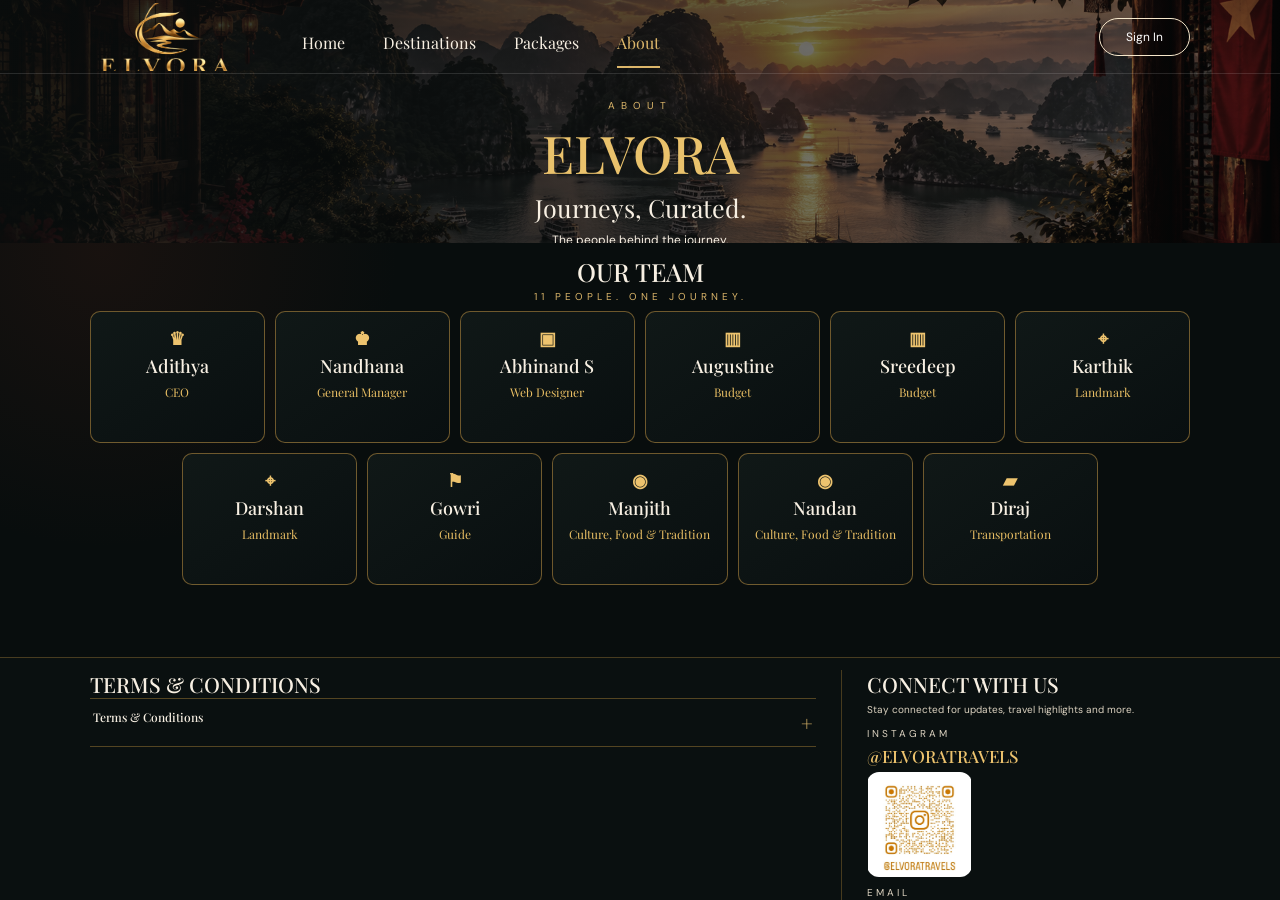
==== about.html @ fb52d749 "Add files via upload" ====
<!doctype html>
<html lang="en">
<head>
  <meta charset="utf-8">
  <meta name="viewport" content="width=device-width,initial-scale=1">
  <title>ELVORA — About</title>
  <link rel="preconnect" href="https://fonts.googleapis.com">
  <link rel="preconnect" href="https://fonts.gstatic.com" crossorigin>
  <link href="https://fonts.googleapis.com/css2?family=DM+Sans:wght@400;500;600&family=Playfair+Display:wght@400;500;600&display=swap" rel="stylesheet">
  <style>
    :root{--gold:#dcb66a;--ink:#080d0d;--serif:'Playfair Display',Georgia,serif;--sans:'DM Sans',sans-serif}*{box-sizing:border-box}body{margin:0;background:#080d0d;color:#f8f0e3;font-family:var(--sans)}.page{min-height:100vh;background:radial-gradient(circle at 8% 28%,#5a251832,transparent 22%),#080d0d}.hero{position:relative;overflow:hidden}.hero:before{position:absolute;inset:0;content:'';background:linear-gradient(90deg,#080d0de8,#080d0d60),url('destinations-hero.png') center/cover;filter:saturate(.55)}nav{position:relative;height:74px;display:flex;align-items:center;padding:0 7%;border-bottom:1px solid #ffffff20}.logo{width:150px;height:68px;flex:0 0 150px;background:url('elvora-logo.png') center 52%/150px auto no-repeat}.links{display:flex;gap:38px;margin-left:62px}.links a{padding:27px 0 13px;border-bottom:2px solid transparent;color:#f8f0e3;text-decoration:none;font:16px var(--serif)}.links .active{border-color:var(--gold);color:var(--gold)}.sign{margin-left:auto;padding:10px 26px;border:1px solid #f6e7cb;border-radius:22px;color:#fff;text-decoration:none;font:12px var(--sans)}.intro{position:relative;max-width:900px;margin:0 auto;padding:35px 6%;text-align:center}.tag{color:var(--gold);font-size:10px;letter-spacing:6px}.intro h1{margin:7px 0;font:500 clamp(54px,7vw,88px) var(--serif);color:#eac26c}.intro h2{margin:0;font:clamp(25px,3vw,38px) var(--serif)}.intro p{max-width:550px;margin:15px auto 0;font-size:14px;line-height:1.5}.team{padding:32px 7%;text-align:center}.section-kicker{margin:4px 0 18px;color:var(--gold);font-size:10px;letter-spacing:4px}.team h2,.bottom h2{margin:0;font:500 32px var(--serif)}.grid{display:grid;grid-template-columns:repeat(5,1fr);gap:16px;max-width:1400px;margin:auto}.member{min-height:142px;padding:20px 14px;border:1px solid #c6964588;border-radius:10px;background:linear-gradient(145deg,#101817,#090f10);text-align:center}.member b{display:block;color:#edc36e;font-size:21px}.member h3{margin:5px 0;font:500 20px var(--serif)}.member strong{color:#e7bd63;font:14px var(--serif)}.bottom{display:grid;grid-template-columns:1.35fr .65fr;gap:45px;padding:38px 7%;border-top:1px solid #c4934055;background:#0a1010}.bottom h2{font-size:27px}.terms-intro,.connect p{color:#ddd3c1;font-size:13px;line-height:1.55}.accordion{border-top:1px solid #c3933c66}.accordion:last-child{border-bottom:1px solid #c3933c66}.accordion button{display:flex;justify-content:space-between;width:100%;padding:15px 3px;border:0;color:#f8f0e3;background:none;text-align:left;font:500 14px var(--serif);cursor:pointer}.accordion button:after{content:'+';color:var(--gold);font-size:20px}.accordion.open button:after{content:'−'}.panel{display:none;padding:0 4px 14px;color:#e4dacb;font-size:13px;line-height:1.55}.accordion.open .panel{display:block}.terms-list{margin:0;padding-left:19px}.terms-list li+li{margin-top:10px}.connect{padding-left:35px;border-left:1px solid #c3933c55}.contact-label{margin:25px 0 4px;color:var(--gold);font-size:10px;letter-spacing:3px}.handle{display:block;color:#edc36e;font:500 22px var(--serif);text-decoration:none}.email{color:#f8f0e3;text-decoration:none;border-bottom:1px solid #dcb66a}.qr-pending{display:grid;place-items:center;width:180px;height:180px;margin:20px 0;border:1px solid #c6964588;color:#dcb66a;text-align:center;font:12px/1.45 var(--serif)}@media(max-width:900px){.grid{grid-template-columns:repeat(3,1fr)}.bottom{grid-template-columns:1fr}.connect{padding-left:0;border:0}}@media(max-width:600px){.links{display:none}.grid{grid-template-columns:repeat(2,1fr)}.team,.bottom{padding-right:6%;padding-left:6%}}
  </style>
</head>
<body>
  <main class="page">
    <header class="hero">
      <nav><a class="logo" href="index.html" aria-label="ELVORA home"></a><div class="links"><a href="index.html">Home</a><a href="destinations.html">Destinations</a><a href="packages.html">Packages</a><a class="active" href="about.html">About</a></div><a class="sign" href="index.html">Sign In</a></nav>
      <section class="intro"><span class="tag">ABOUT</span><h1>ELVORA</h1><h2>Journeys, Curated.</h2><p>The people behind the journey.</p></section>
    </header>
    <section class="team"><h2>OUR TEAM</h2><p class="section-kicker">11 PEOPLE. ONE JOURNEY.</p><div class="grid">
      <article class="member"><b>♛</b><h3>Adithya</h3><strong>CEO</strong></article><article class="member"><b>♚</b><h3>Nandhana</h3><strong>General Manager</strong></article><article class="member"><b>▣</b><h3>Abhinand S</h3><strong>Web Designer</strong></article><article class="member"><b>▥</b><h3>Augustine</h3><strong>Budget</strong></article><article class="member"><b>▥</b><h3>Sreedeep</h3><strong>Budget</strong></article><article class="member"><b>⌖</b><h3>Karthik</h3><strong>Landmark</strong></article><article class="member"><b>⌖</b><h3>Darshan</h3><strong>Landmark</strong></article><article class="member"><b>⚑</b><h3>Gowri</h3><strong>Guide</strong></article><article class="member"><b>◉</b><h3>Manjith</h3><strong>Culture, Food &amp; Tradition</strong></article><article class="member"><b>◉</b><h3>Nandan</h3><strong>Culture, Food &amp; Tradition</strong></article><article class="member"><b>▰</b><h3>Diraj</h3><strong>Transportation</strong></article>
    </div></section>
    <footer class="bottom"><section><h2>TERMS &amp; CONDITIONS</h2><p class="terms-intro">Please read the following terms and conditions before booking with ELVORA.</p><div class="accordion"><button type="button">Terms &amp; Conditions</button><div class="panel"><ul class="terms-list"><li>A person below 06 years is considered a child (unless specified by hotel or airline in their policies).</li><li>Check-in time in the hotel is 1400 hours, and check-out is 1200 hours.</li><li>Flight ticket charges (onward &amp; return) will be non-refundable under any circumstances or as applicable as per airline policies.</li><li>Once an airline ticket is issued, penalty charges will be applicable for the date/name change. Same subject to variation from airline to airline &amp; sector to sector.</li><li>There are vehicle access restrictions in some cities. In such a situation, the tour manager/coordinator/or the driver will do their best to drop you as near to the place of visit as possible.</li><li>The registration amount paid at the time of booking is not refundable and interest-free.</li><li>No refund can be entertained for any expenses incurred for the passengers due to circumstances beyond our control such as flight cancellation, airport closure, delays, accidents of any nature, bad weather, natural calamities, medical evacuation, supplier policies, visa rejection, and visa delay, etc.</li><li>The company reserves the right to postpone or cancel any of the tours advertised, without assigning any reason. In this case, the amount paid by the passengers will be refunded in full, and no compensation claim will be entertained.</li><li>Due to certain unavoidable circumstances, the company reserves the right to change/modify/vary and alter the tour itinerary. In such changes, compensations or claims for refund by the passengers will not be entertained by the company for limitations, and also for the non-availability of certain services with entry tickets, restaurants, sightseeing, shopping, etc. even though included in the tour itinerary.</li><li>For Single passengers traveling, have to share a room either on a twin or triple sharing basis depending on the availability. If we do not have another single, passenger to share the room, a Single Supplement with additional cost is applicable.</li><li>The tariff of the tour quotation is calculated based on the rates prevailing at the time of quoting. Club Travelt reserves the right to modify the tariff in the event of any change in the said rates before the date of departure.</li><li>Tour tariff is based on departure from Cochin unless specifically mentioned.</li><li>Tourists boarding flights at places other than Cochin have to pay the entire airfare difference and bear and pay any other additional expenses including airport transfers, hotel stay, etc. on that account.</li></ul></div></div></section><section class="connect"><h2>CONNECT WITH US</h2><p>Stay connected for updates, travel highlights and more.</p><p class="contact-label">INSTAGRAM</p><a class="handle" href="https://www.instagram.com/elvoratravels/" target="_blank" rel="noopener">@ELVORATRAVELS</a><div class="qr-pending">Instagram QR image<br>to be supplied</div><p class="contact-label">EMAIL</p><a class="email" href="mailto:elvarotravels@gmail.com">elvarotravels@gmail.com</a></section></footer>
    <script>
      const qrPlaceholder = document.querySelector('.qr-pending');
      qrPlaceholder.outerHTML = '<img class="instagram-qr" src="elvora-instagram-qr.png" alt="Instagram QR code for @ELVORATRAVELS">';
    </script>
    <style>.instagram-qr{display:block;width:180px;height:180px;margin:20px 0;object-fit:contain;border-radius:12px}</style>
  </main>
  <script>document.querySelector('.accordion button').onclick=(event)=>event.currentTarget.parentElement.classList.toggle('open');</script>
</body>
<style>
@media (min-width:1100px){
  html,body{height:100%;overflow:hidden}.page{height:100vh;display:grid;grid-template-rows:19vh 48vh 33vh;overflow:hidden}.hero{min-height:0}.intro{padding:8px 6%}.intro h1{margin:2px 0;font-size:46px}.intro h2{font-size:23px}.intro p{margin-top:4px;font-size:11px}.team{padding:10px 7%}.team h2{font-size:25px}.section-kicker{margin:2px 0 8px}.grid{gap:8px}.member{min-height:0;height:112px;padding:10px 8px}.member b{font-size:16px}.member h3{margin:3px 0;font-size:16px}.member strong{font-size:11px}.bottom{gap:25px;padding:14px 7%}.bottom h2{font-size:21px}.terms-intro{display:none}.accordion button{padding:10px 3px;font-size:12px}.connect{padding-left:25px}.connect p{margin:4px 0;font-size:10px}.contact-label{margin-top:8px!important}.handle{font-size:17px}.instagram-qr{width:112px!important;height:112px!important;margin:7px 0!important}.email{font-size:12px}.qr-pending{width:112px;height:112px;margin:7px 0;font-size:10px}}
</style>
<style>
@media (min-width:1100px){
  .page{grid-template-rows:27vh 46vh 27vh}.intro{padding:19px 6%}.intro h1{margin:4px 0;font-size:52px}.intro h2{font-size:25px}.intro p{margin-top:7px;font-size:12px}.team{padding:12px 7%}.grid{grid-template-columns:repeat(12,1fr);gap:10px}.member{height:132px;grid-column:span 2;padding:15px 8px}.member:nth-child(7){grid-column:2 / span 2}.member b{font-size:18px}.member h3{font-size:18px}.member strong{font-size:12px}.bottom{padding:12px 7%}.instagram-qr{width:105px!important;height:105px!important;margin:5px 0!important}}
</style>
</html>
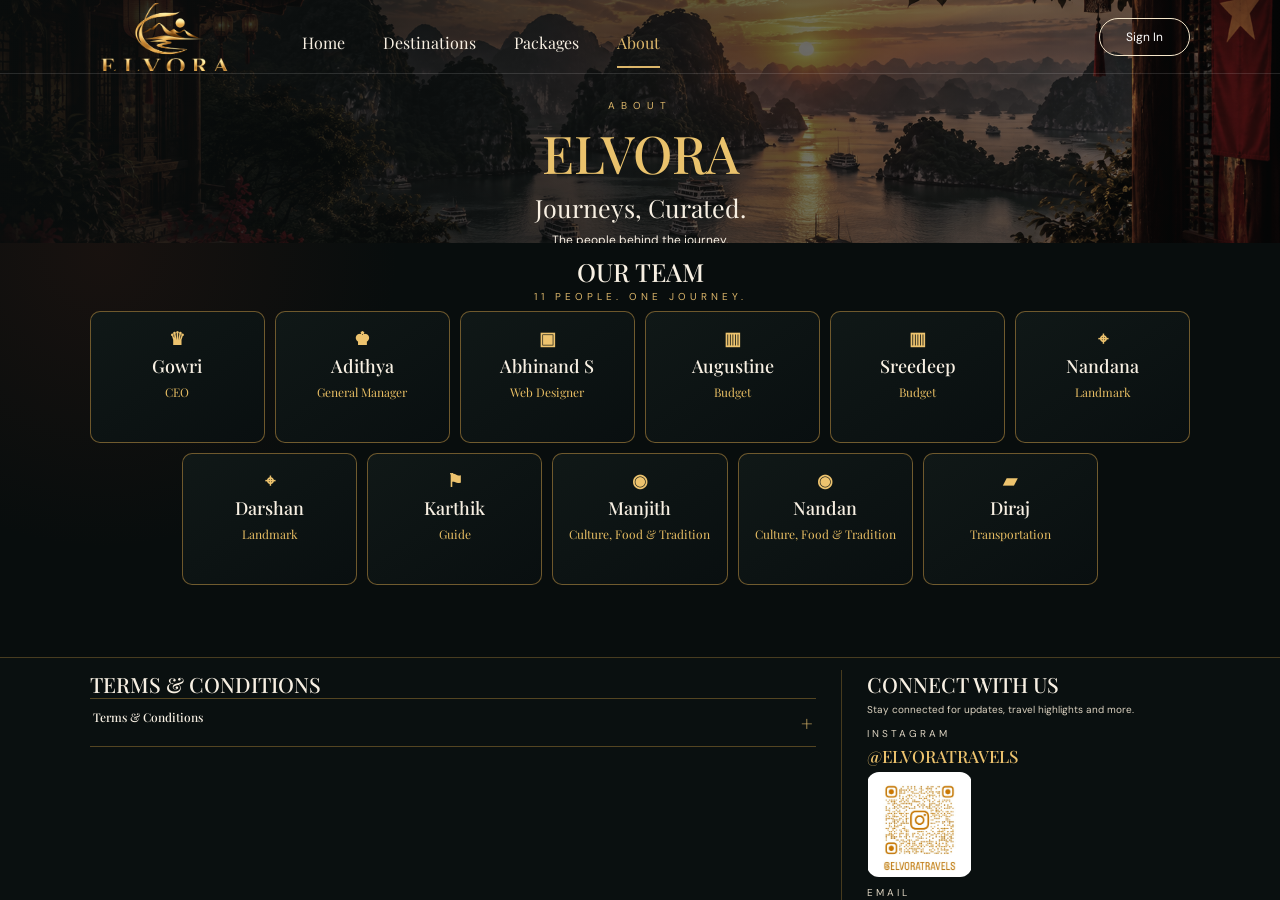
==== commit 9dcfed26: "Update about.html" ====
--- a/about.html
+++ b/about.html
@@ -18,7 +18,8 @@
       <section class="intro"><span class="tag">ABOUT</span><h1>ELVORA</h1><h2>Journeys, Curated.</h2><p>The people behind the journey.</p></section>
     </header>
     <section class="team"><h2>OUR TEAM</h2><p class="section-kicker">11 PEOPLE. ONE JOURNEY.</p><div class="grid">
-      <article class="member"><b>♛</b><h3>Adithya</h3><strong>CEO</strong></article><article class="member"><b>♚</b><h3>Nandhana</h3><strong>General Manager</strong></article><article class="member"><b>▣</b><h3>Abhinand S</h3><strong>Web Designer</strong></article><article class="member"><b>▥</b><h3>Augustine</h3><strong>Budget</strong></article><article class="member"><b>▥</b><h3>Sreedeep</h3><strong>Budget</strong></article><article class="member"><b>⌖</b><h3>Karthik</h3><strong>Landmark</strong></article><article class="member"><b>⌖</b><h3>Darshan</h3><strong>Landmark</strong></article><article class="member"><b>⚑</b><h3>Gowri</h3><strong>Guide</strong></article><article class="member"><b>◉</b><h3>Manjith</h3><strong>Culture, Food &amp; Tradition</strong></article><article class="member"><b>◉</b><h3>Nandan</h3><strong>Culture, Food &amp; Tradition</strong></article><article class="member"><b>▰</b><h3>Diraj</h3><strong>Transportation</strong></article>
+       <article class="member"><b>♛</b><h3>Gowri</h3><strong>CEO</strong></article><article class="member"><b>♚</b><h3>Adithya</h3><strong>General Manager</strong></article><article class="member"><b>▣</b><h3>Abhinand S</h3><strong>Web Designer</strong></article><article class="member"><b>▥</b><h3>Augustine</h3><strong>Budget</strong></article><article class="member"><b>▥</b><h3>Sreedeep</h3><strong>Budget</strong></article><article class="member"><b>⌖</b><h3>Nandana</h3><strong>Landmark</strong></article><article class="member"><b>⌖</b><h3>Darshan</h3><strong>Landmark</strong></article><article class="member"><b>⚑</b><h3>Karthik</h3><strong>Guide</strong></article><article class="member"><b>◉</b><h3>Manjith</h3><strong>Culture, Food &amp; Tradition</strong></article><article class="member"><b>◉</b><h3>Nandan</h3><strong>Culture, Food &amp; Tradition</strong></article><article class="member"><b>▰</b><h3>Diraj</h3><strong>Transportation</strong></article>
+    </div></section>
     </div></section>
     <footer class="bottom"><section><h2>TERMS &amp; CONDITIONS</h2><p class="terms-intro">Please read the following terms and conditions before booking with ELVORA.</p><div class="accordion"><button type="button">Terms &amp; Conditions</button><div class="panel"><ul class="terms-list"><li>A person below 06 years is considered a child (unless specified by hotel or airline in their policies).</li><li>Check-in time in the hotel is 1400 hours, and check-out is 1200 hours.</li><li>Flight ticket charges (onward &amp; return) will be non-refundable under any circumstances or as applicable as per airline policies.</li><li>Once an airline ticket is issued, penalty charges will be applicable for the date/name change. Same subject to variation from airline to airline &amp; sector to sector.</li><li>There are vehicle access restrictions in some cities. In such a situation, the tour manager/coordinator/or the driver will do their best to drop you as near to the place of visit as possible.</li><li>The registration amount paid at the time of booking is not refundable and interest-free.</li><li>No refund can be entertained for any expenses incurred for the passengers due to circumstances beyond our control such as flight cancellation, airport closure, delays, accidents of any nature, bad weather, natural calamities, medical evacuation, supplier policies, visa rejection, and visa delay, etc.</li><li>The company reserves the right to postpone or cancel any of the tours advertised, without assigning any reason. In this case, the amount paid by the passengers will be refunded in full, and no compensation claim will be entertained.</li><li>Due to certain unavoidable circumstances, the company reserves the right to change/modify/vary and alter the tour itinerary. In such changes, compensations or claims for refund by the passengers will not be entertained by the company for limitations, and also for the non-availability of certain services with entry tickets, restaurants, sightseeing, shopping, etc. even though included in the tour itinerary.</li><li>For Single passengers traveling, have to share a room either on a twin or triple sharing basis depending on the availability. If we do not have another single, passenger to share the room, a Single Supplement with additional cost is applicable.</li><li>The tariff of the tour quotation is calculated based on the rates prevailing at the time of quoting. Club Travelt reserves the right to modify the tariff in the event of any change in the said rates before the date of departure.</li><li>Tour tariff is based on departure from Cochin unless specifically mentioned.</li><li>Tourists boarding flights at places other than Cochin have to pay the entire airfare difference and bear and pay any other additional expenses including airport transfers, hotel stay, etc. on that account.</li></ul></div></div></section><section class="connect"><h2>CONNECT WITH US</h2><p>Stay connected for updates, travel highlights and more.</p><p class="contact-label">INSTAGRAM</p><a class="handle" href="https://www.instagram.com/elvoratravels/" target="_blank" rel="noopener">@ELVORATRAVELS</a><div class="qr-pending">Instagram QR image<br>to be supplied</div><p class="contact-label">EMAIL</p><a class="email" href="mailto:elvarotravels@gmail.com">elvarotravels@gmail.com</a></section></footer>
     <script>
